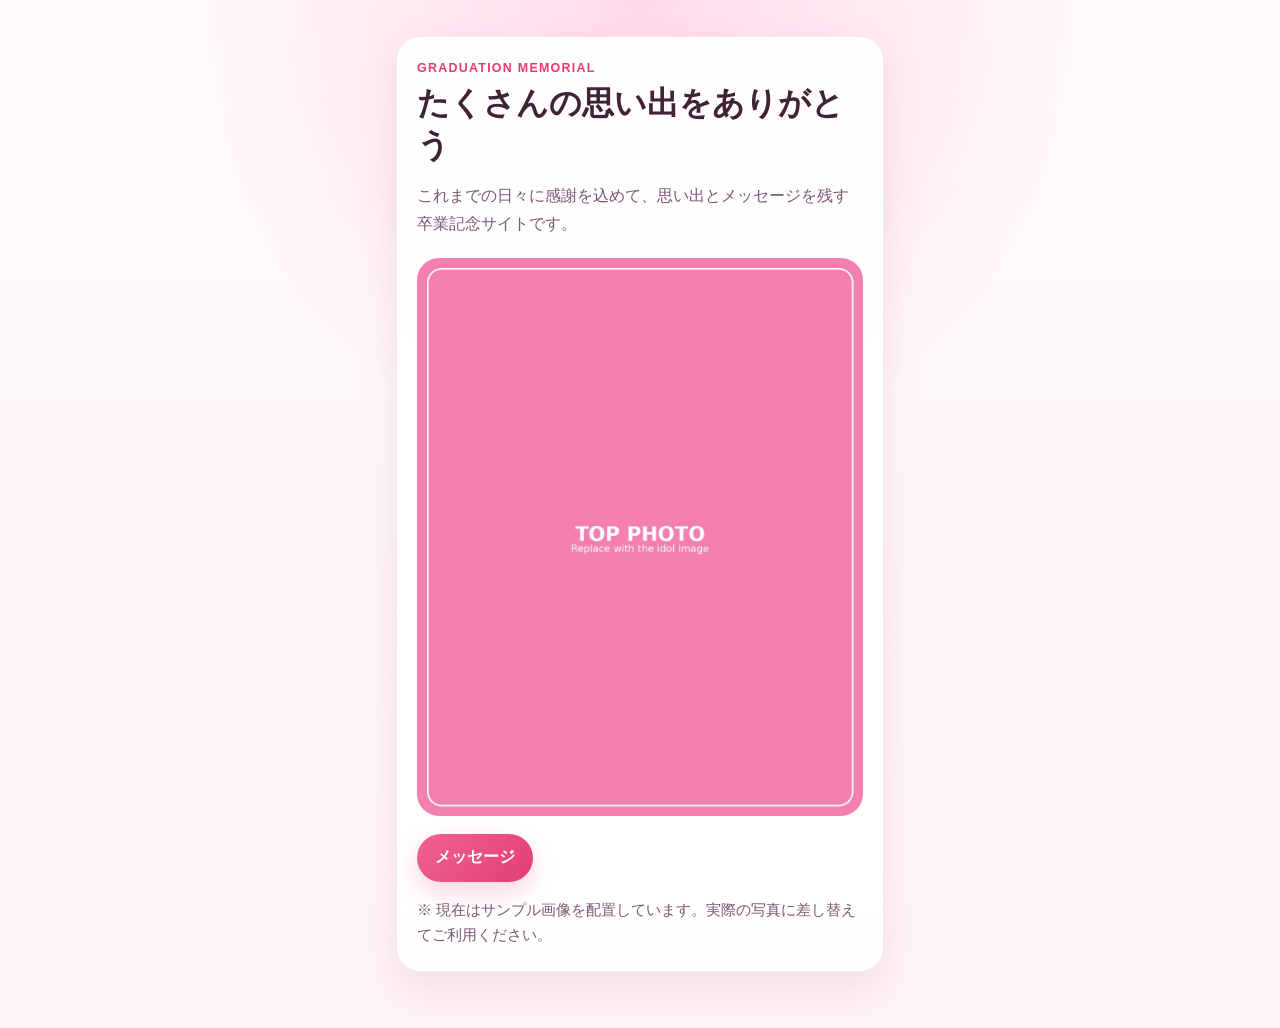
==== index.html @ c082b4cc "Add files via upload" ====
<!DOCTYPE html>
<html lang="ja">
<head>
  <meta charset="UTF-8" />
  <meta name="viewport" content="width=device-width, initial-scale=1.0" />
  <title>卒業記念サイト</title>
  <meta name="description" content="アイドルの卒業を記念したスマホ向けメモリアルサイトです。" />
  <link rel="stylesheet" href="style.css" />
</head>
<body>
  <div class="site-shell">
    <main class="hero-page">
      <section class="hero-card">
        <p class="eyebrow">Graduation Memorial</p>
        <h1>たくさんの思い出をありがとう</h1>
        <p class="lead">
          これまでの日々に感謝を込めて、思い出とメッセージを残す卒業記念サイトです。
        </p>

        <figure class="hero-photo">
          <img
            src="assets/top/idol-main.jpg"
            alt="トップページに掲載するアイドル写真"
          />
        </figure>

        <nav class="primary-actions" aria-label="トップページのリンク">
          <a class="button-link" href="messages.html">メッセージ</a>
        </nav>

        <p class="note">
          ※ 現在はサンプル画像を配置しています。実際の写真に差し替えてご利用ください。
        </p>
      </section>
    </main>
  </div>
</body>
</html>
---- style.css ----
:root {
  --bg: #fff8fb;
  --card: rgba(255, 255, 255, 0.92);
  --text: #402335;
  --subtext: #7b5870;
  --accent: #f06292;
  --accent-strong: #e33d78;
  --border: rgba(240, 98, 146, 0.16);
  --shadow: 0 18px 40px rgba(168, 83, 116, 0.14);
}

* {
  box-sizing: border-box;
}

html {
  font-size: 16px;
}

body {
  margin: 0;
  font-family: -apple-system, BlinkMacSystemFont, "Hiragino Sans", "Yu Gothic", "Noto Sans JP", sans-serif;
  color: var(--text);
  background:
    radial-gradient(circle at top, rgba(255, 206, 228, 0.75), transparent 38%),
    linear-gradient(180deg, #fffafc 0%, #fff3f8 100%);
  min-height: 100vh;
}

img {
  display: block;
  max-width: 100%;
}

a {
  color: inherit;
}

.site-shell {
  width: min(100%, 480px);
  margin: 0 auto;
  padding: 20px 16px 32px;
}

.hero-page {
  min-height: 100vh;
  display: grid;
  place-items: center;
}

.hero-card,
.message-card,
.loading-card,
.album-card {
  background: var(--card);
  border: 1px solid var(--border);
  border-radius: 24px;
  box-shadow: var(--shadow);
}

.hero-card {
  padding: 24px 20px 22px;
}

.eyebrow {
  margin: 0 0 8px;
  font-size: 0.78rem;
  letter-spacing: 0.1em;
  text-transform: uppercase;
  color: var(--accent-strong);
  font-weight: 700;
}

h1 {
  margin: 0;
  font-size: 2rem;
  line-height: 1.3;
}

.lead,
.page-header p,
.note,
.message-body,
.album-caption,
.album-file {
  line-height: 1.75;
}

.lead,
.page-header p,
.note,
.album-file {
  color: var(--subtext);
}

.hero-photo {
  margin: 20px 0 18px;
  overflow: hidden;
  border-radius: 22px;
  aspect-ratio: 4 / 5;
  background: #fff;
}

.hero-photo img {
  width: 100%;
  height: 100%;
  object-fit: cover;
}

.primary-actions,
.card-actions {
  display: flex;
  gap: 12px;
  margin-top: 12px;
}

.button-link {
  display: inline-flex;
  align-items: center;
  justify-content: center;
  min-height: 48px;
  padding: 0 18px;
  border-radius: 999px;
  background: linear-gradient(135deg, var(--accent), var(--accent-strong));
  color: #fff;
  text-decoration: none;
  font-weight: 700;
  box-shadow: 0 10px 24px rgba(227, 61, 120, 0.22);
}

.button-link.secondary {
  background: #fff;
  color: var(--accent-strong);
  border: 1px solid rgba(227, 61, 120, 0.2);
  box-shadow: none;
}

.text-link {
  text-decoration: none;
  color: var(--accent-strong);
  font-weight: 700;
}

.page-header {
  padding: 8px 4px 20px;
}

.page-header h1 {
  margin-top: 14px;
}

.stack {
  display: grid;
  gap: 16px;
}

.message-card {
  padding: 18px;
}

.fan-name {
  margin: 0 0 10px;
  font-size: 1rem;
  font-weight: 800;
  color: var(--accent-strong);
}

.message-body {
  margin: 0;
  font-size: 1rem;
}

.loading-card {
  padding: 18px;
  color: var(--subtext);
}

.loading-card.error {
  color: #a33157;
}

.album-grid {
  display: grid;
  gap: 14px;
}

.album-card {
  overflow: hidden;
}

.album-card a {
  display: block;
  aspect-ratio: 4 / 5;
  background: #fff;
}

.album-card img {
  width: 100%;
  height: 100%;
  object-fit: cover;
}

.album-caption,
.album-file {
  margin: 0;
  padding: 0 14px;
}

.album-caption {
  padding-top: 12px;
  font-weight: 700;
}

.album-file {
  padding-top: 4px;
  padding-bottom: 14px;
  font-size: 0.92rem;
}

.note {
  margin: 16px 0 0;
  font-size: 0.92rem;
}

@media (min-width: 481px) {
  body {
    padding: 16px 0 24px;
  }

  .site-shell {
    width: min(100%, 520px);
  }
}
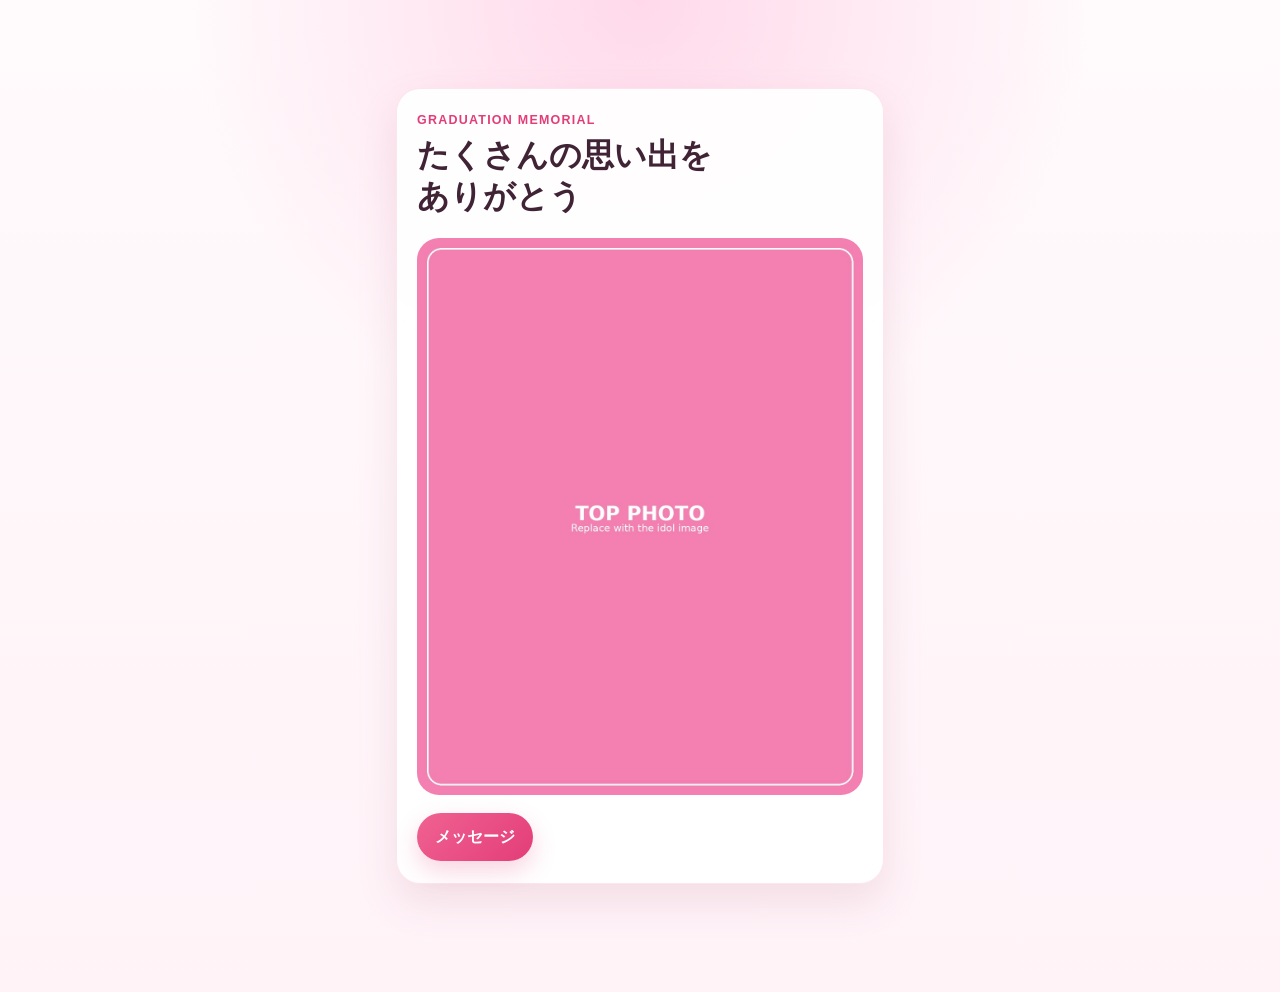
==== commit b0e469c6: "Revise hero section text in index.html Updated the graduation memorial message and removed note." ====
--- a/index.html
+++ b/index.html
@@ -12,10 +12,7 @@
     <main class="hero-page">
       <section class="hero-card">
         <p class="eyebrow">Graduation Memorial</p>
-        <h1>たくさんの思い出をありがとう</h1>
-        <p class="lead">
-          これまでの日々に感謝を込めて、思い出とメッセージを残す卒業記念サイトです。
-        </p>
+        <h1>たくさんの思い出を<br>ありがとう</h1>
 
         <figure class="hero-photo">
           <img
@@ -27,10 +24,6 @@
         <nav class="primary-actions" aria-label="トップページのリンク">
           <a class="button-link" href="messages.html">メッセージ</a>
         </nav>
-
-        <p class="note">
-          ※ 現在はサンプル画像を配置しています。実際の写真に差し替えてご利用ください。
-        </p>
       </section>
     </main>
   </div>
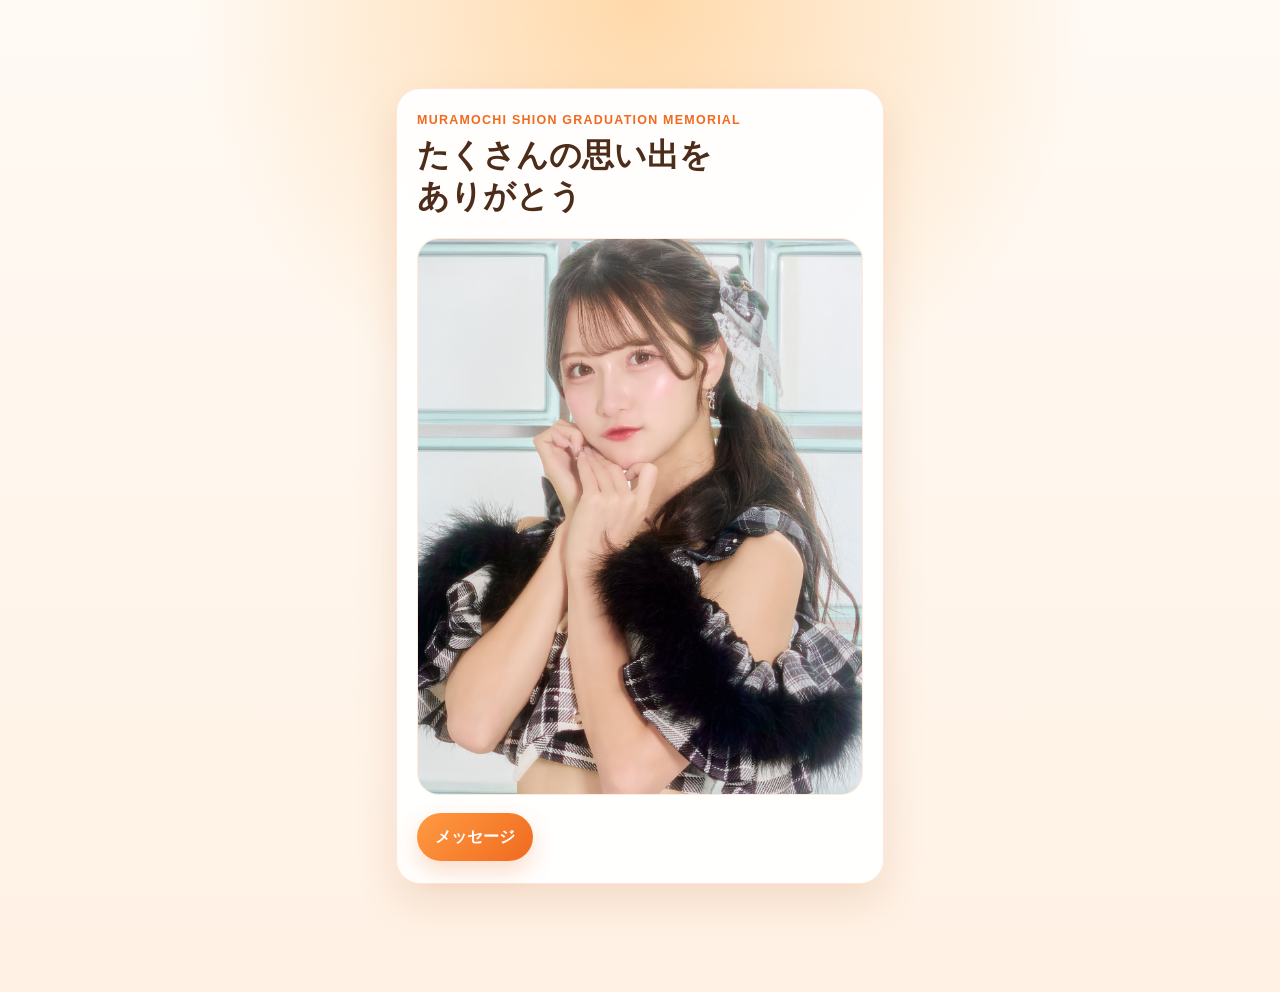
==== commit c9201911: "Update graduation memorial title in index.html" ====
--- a/index.html
+++ b/index.html
@@ -11,7 +11,7 @@
   <div class="site-shell">
     <main class="hero-page">
       <section class="hero-card">
-        <p class="eyebrow">Graduation Memorial</p>
+        <p class="eyebrow">Muramochi Shion Graduation Memorial</p>
         <h1>たくさんの思い出を<br>ありがとう</h1>
 
         <figure class="hero-photo">
--- a/style.css
+++ b/style.css
@@ -1,12 +1,12 @@
 :root {
-  --bg: #fff8fb;
-  --card: rgba(255, 255, 255, 0.92);
-  --text: #402335;
-  --subtext: #7b5870;
-  --accent: #f06292;
-  --accent-strong: #e33d78;
-  --border: rgba(240, 98, 146, 0.16);
-  --shadow: 0 18px 40px rgba(168, 83, 116, 0.14);
+  --bg: #fff8f1;
+  --card: rgba(255, 255, 255, 0.95);
+  --text: #4d2d1a;
+  --subtext: #8a644b;
+  --accent: #ff9b42;
+  --accent-strong: #f06a1f;
+  --border: rgba(240, 106, 31, 0.16);
+  --shadow: 0 18px 40px rgba(181, 101, 44, 0.16);
 }
 
 * {
@@ -22,8 +22,8 @@
   font-family: -apple-system, BlinkMacSystemFont, "Hiragino Sans", "Yu Gothic", "Noto Sans JP", sans-serif;
   color: var(--text);
   background:
-    radial-gradient(circle at top, rgba(255, 206, 228, 0.75), transparent 38%),
-    linear-gradient(180deg, #fffafc 0%, #fff3f8 100%);
+    radial-gradient(circle at top, rgba(255, 209, 153, 0.82), transparent 38%),
+    linear-gradient(180deg, #fffaf4 0%, #fff1e4 100%);
   min-height: 100vh;
 }
 
@@ -98,7 +98,8 @@
   overflow: hidden;
   border-radius: 22px;
   aspect-ratio: 4 / 5;
-  background: #fff;
+  background: #fff7ef;
+  border: 1px solid rgba(240, 106, 31, 0.1);
 }
 
 .hero-photo img {
@@ -125,13 +126,13 @@
   color: #fff;
   text-decoration: none;
   font-weight: 700;
-  box-shadow: 0 10px 24px rgba(227, 61, 120, 0.22);
+  box-shadow: 0 10px 24px rgba(240, 106, 31, 0.24);
 }
 
 .button-link.secondary {
-  background: #fff;
-  color: var(--accent-strong);
-  border: 1px solid rgba(227, 61, 120, 0.2);
+  background: #fffaf5;
+  color: var(--accent-strong);
+  border: 1px solid rgba(240, 106, 31, 0.24);
   box-shadow: none;
 }
 
@@ -176,7 +177,7 @@
 }
 
 .loading-card.error {
-  color: #a33157;
+  color: #b84a1c;
 }
 
 .album-grid {
@@ -191,7 +192,7 @@
 .album-card a {
   display: block;
   aspect-ratio: 4 / 5;
-  background: #fff;
+  background: #fff7ef;
 }
 
 .album-card img {
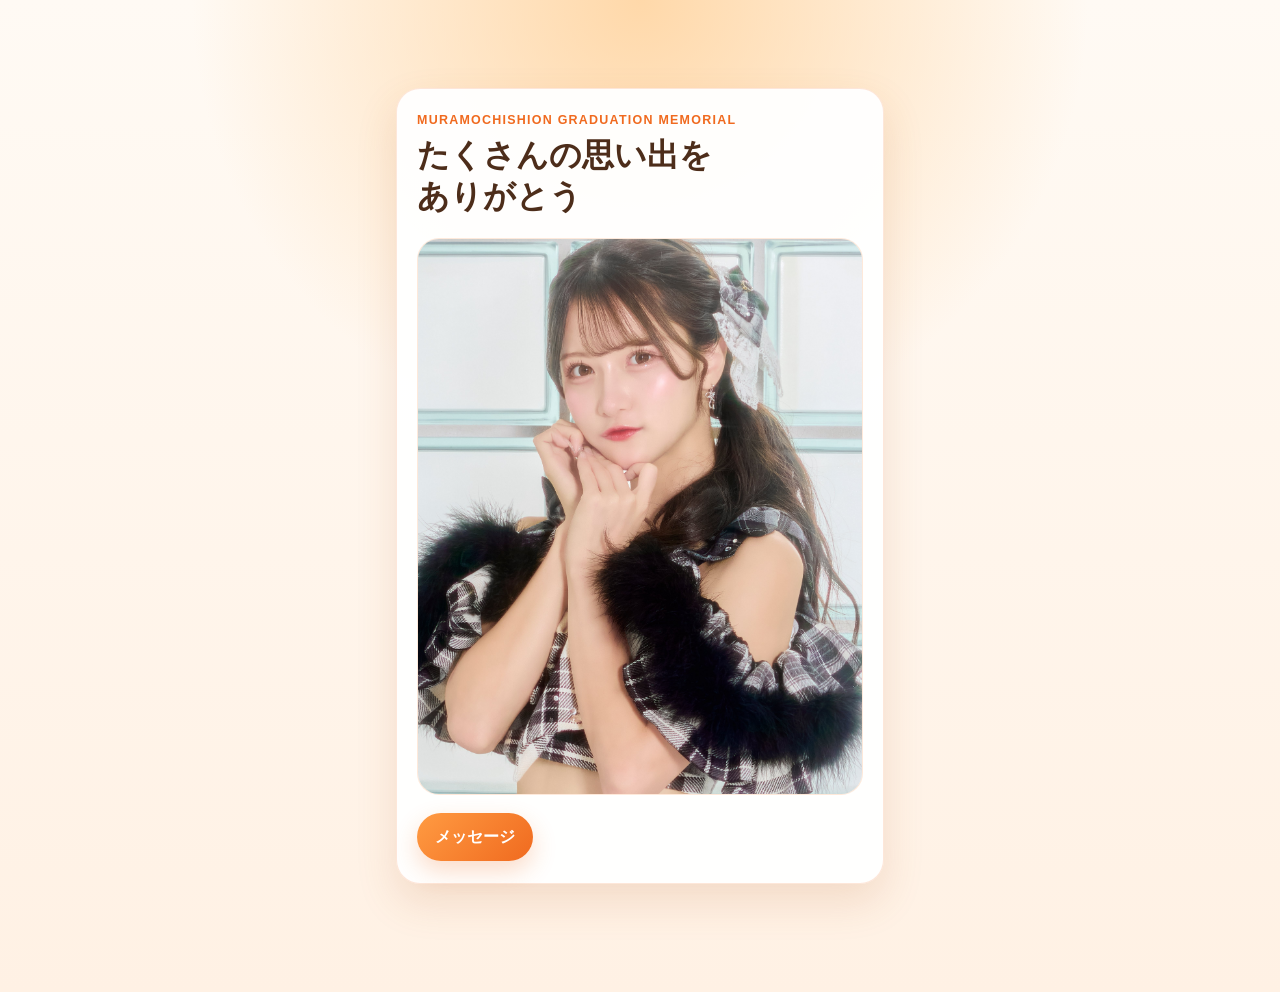
==== commit 33c10a88: "Update title and description for graduation site" ====
--- a/index.html
+++ b/index.html
@@ -3,21 +3,20 @@
 <head>
   <meta charset="UTF-8" />
   <meta name="viewport" content="width=device-width, initial-scale=1.0" />
-  <title>卒業記念サイト</title>
-  <meta name="description" content="アイドルの卒業を記念したスマホ向けメモリアルサイトです。" />
+  <title>村望卒業記念サイト</title>
+  <meta name="description" content="村望しおん卒業記念サイト" />
   <link rel="stylesheet" href="style.css" />
 </head>
 <body>
   <div class="site-shell">
     <main class="hero-page">
       <section class="hero-card">
-        <p class="eyebrow">Muramochi Shion Graduation Memorial</p>
+        <p class="eyebrow">MuramochiShion Graduation Memorial</p>
         <h1>たくさんの思い出を<br>ありがとう</h1>
 
         <figure class="hero-photo">
           <img
             src="assets/top/idol-main.jpg"
-            alt="トップページに掲載するアイドル写真"
           />
         </figure>
 
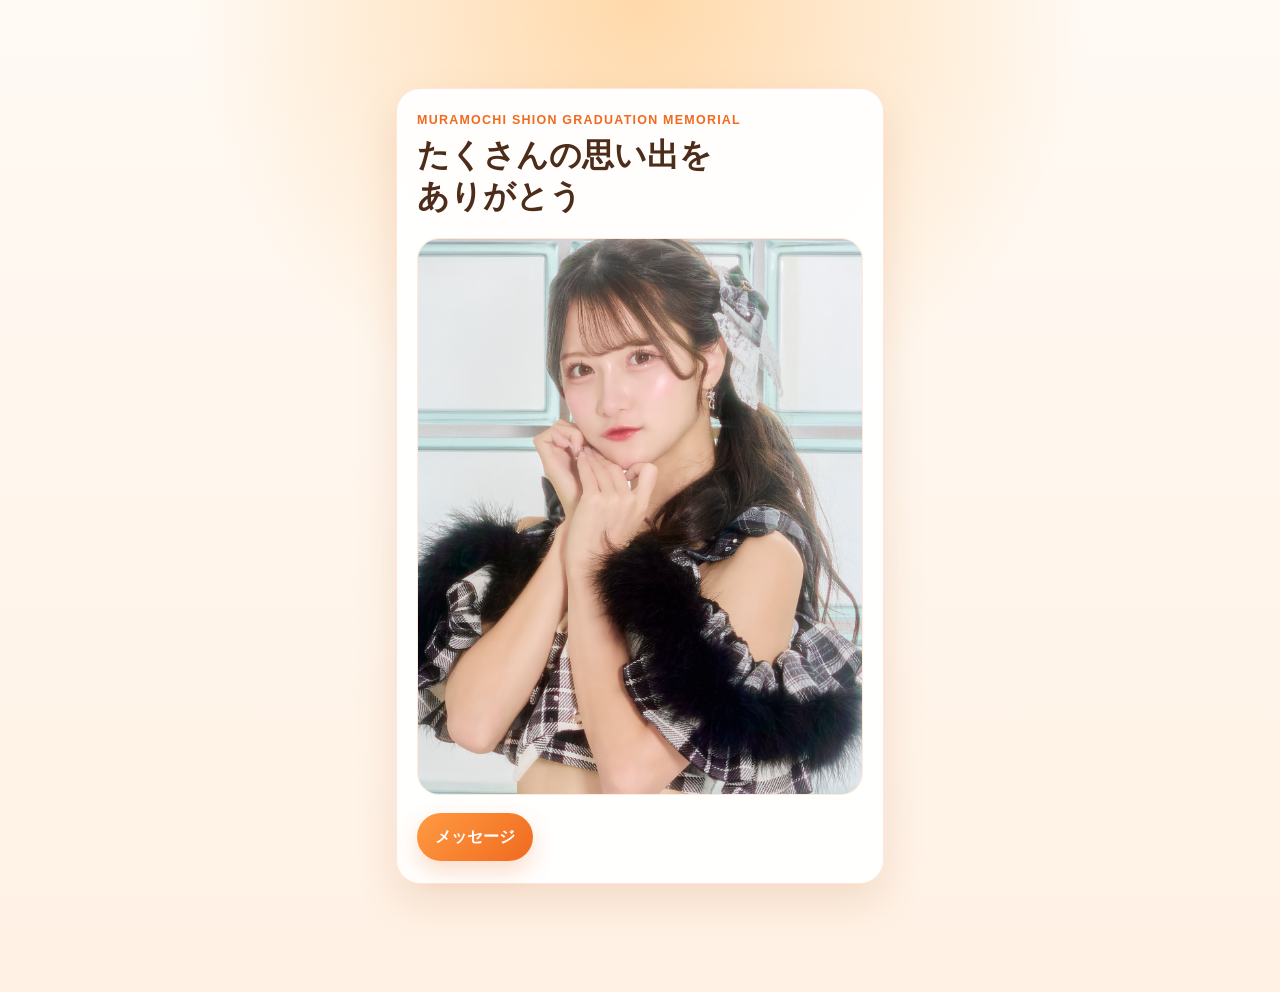
==== commit 2da6731f: "Fix typo in graduation memorial text" ====
--- a/index.html
+++ b/index.html
@@ -11,7 +11,7 @@
   <div class="site-shell">
     <main class="hero-page">
       <section class="hero-card">
-        <p class="eyebrow">MuramochiShion Graduation Memorial</p>
+        <p class="eyebrow">Muramochi Shion Graduation Memorial</p>
         <h1>たくさんの思い出を<br>ありがとう</h1>
 
         <figure class="hero-photo">
--- a/style.css
+++ b/style.css
@@ -186,19 +186,19 @@
 }
 
 .album-card {
-  overflow: hidden;
+  overflow: visible;
 }
 
 .album-card a {
   display: block;
-  aspect-ratio: 4 / 5;
-  background: #fff7ef;
+  background: transparent;
 }
 
 .album-card img {
   width: 100%;
-  height: 100%;
-  object-fit: cover;
+  height: auto;
+  object-fit: contain;
+  border-radius: 0;
 }
 
 .album-caption,
